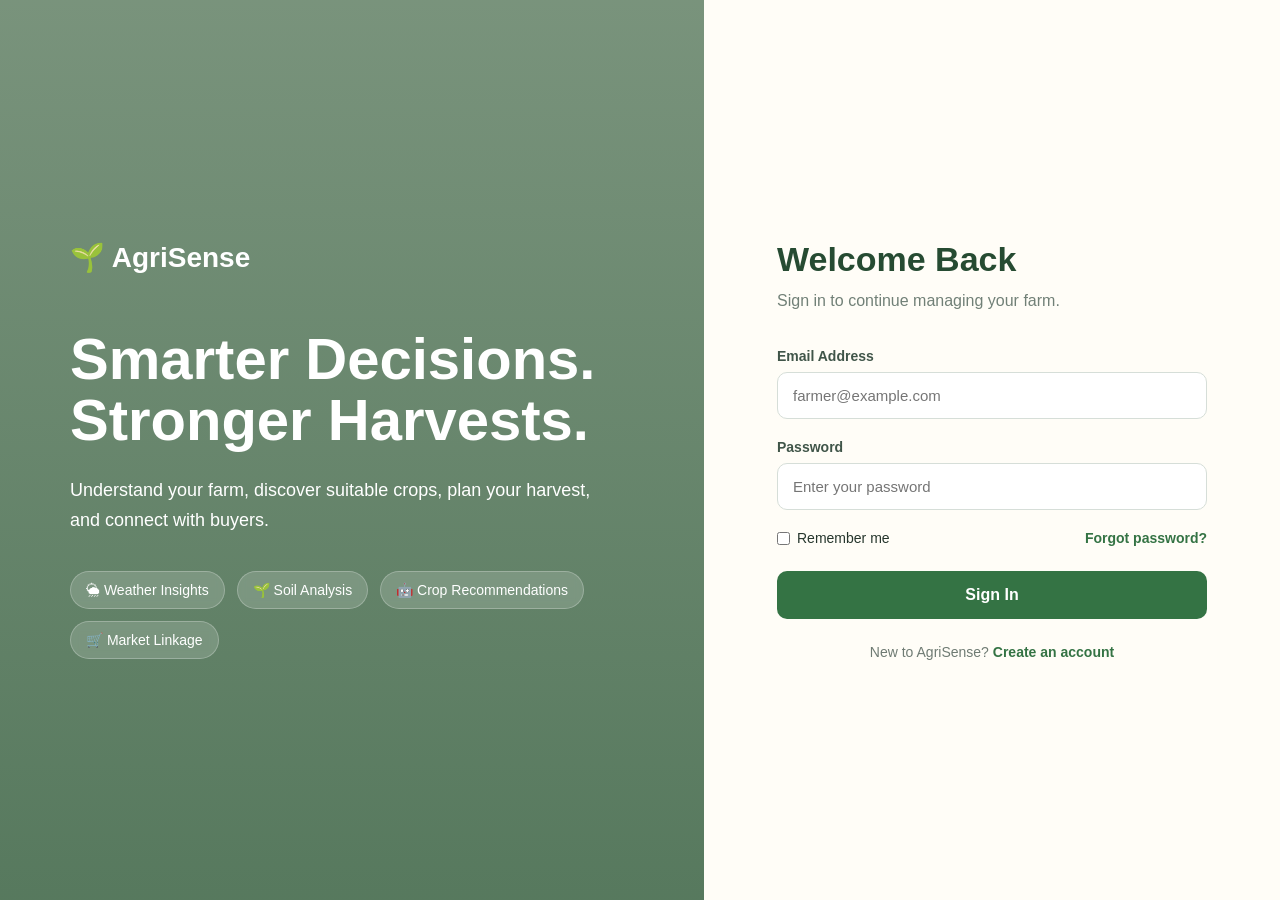
==== frontend/index.html @ 755b578f "setup the frontend and created login and register pages" ====
<!DOCTYPE html>
<html lang="en">
<head>
    <meta charset="UTF-8">
    <meta name="viewport" content="width=device-width, initial-scale=1.0">
    <title>AgriSense | Login</title>
    <link rel="stylesheet" href="css/styles.css">
</head>
<body>

    <div class="auth-page">

        <div class="brand-panel">
            <div class="overlay"></div>

            <div class="brand-content">
                <div class="logo">🌱 AgriSense</div>

                <h1>Smarter Decisions.<br>Stronger Harvests.</h1>

                <p>
                    Understand your farm, discover suitable crops,
                    plan your harvest, and connect with buyers.
                </p>

                <div class="feature-tags">
                    <span>🌦 Weather Insights</span>
                    <span>🌱 Soil Analysis</span>
                    <span>🤖 Crop Recommendations</span>
                    <span>🛒 Market Linkage</span>
                </div>
            </div>
        </div>

        <div class="form-panel">

            <div class="form-container">

                <div class="mobile-logo">
                    🌱 AgriSense
                </div>

                <h2>Welcome Back</h2>

                <p class="subtitle">
                    Sign in to continue managing your farm.
                </p>

                <form id="loginForm">

                    <div class="form-group">
                        <label for="email">Email Address</label>

                        <input
                            type="email"
                            id="email"
                            placeholder="farmer@example.com"
                            required
                        >
                    </div>

                    <div class="form-group">
                        <label for="password">Password</label>

                        <input
                            type="password"
                            id="password"
                            placeholder="Enter your password"
                            required
                        >
                    </div>

                    <div class="form-options">
                        <label class="remember">
                            <input type="checkbox">
                            Remember me
                        </label>

                        <a href="#">Forgot password?</a>
                    </div>

                    <button type="submit" class="primary-btn">
                        Sign In
                    </button>

                </form>

                <p class="switch-text">
                    New to AgriSense?
                    <a href="register.html">Create an account</a>
                </p>

            </div>
        </div>

    </div>

    <script src="js/auth.js"></script>
</body>
</html>
---- frontend/css/styles.css ----
* {
    margin: 0;
    padding: 0;
    box-sizing: border-box;
}

body {
    font-family: Arial, Helvetica, sans-serif;
    background: #f4f1e8;
    color: #26362d;
}

.auth-page {
    min-height: 100vh;
    display: grid;
    grid-template-columns: 1.1fr 0.9fr;
}

/* LEFT AGRICULTURE PANEL */

.brand-panel {
    position: relative;
    background:
        linear-gradient(
            rgba(20, 70, 35, 0.55),
            rgba(20, 70, 35, 0.7)
        ),
        url("https://images.unsplash.com/photo-1500651230702-0e2d8a49d4ad?auto=format&fit=crop&w=1600&q=80");

    background-size: cover;
    background-position: center;
    min-height: 100vh;
    display: flex;
    align-items: center;
    padding: 70px;
}

.brand-content {
    position: relative;
    z-index: 2;
    max-width: 620px;
    color: white;
}

.logo {
    font-size: 28px;
    font-weight: 700;
    margin-bottom: 55px;
}

.brand-content h1 {
    font-size: 58px;
    line-height: 1.05;
    margin-bottom: 24px;
}

.brand-content p {
    font-size: 18px;
    line-height: 1.7;
    max-width: 540px;
    margin-bottom: 35px;
}

.feature-tags {
    display: flex;
    flex-wrap: wrap;
    gap: 12px;
}

.feature-tags span {
    background: rgba(255, 255, 255, 0.16);
    border: 1px solid rgba(255, 255, 255, 0.25);
    padding: 10px 15px;
    border-radius: 30px;
    backdrop-filter: blur(4px);
    font-size: 14px;
}

/* RIGHT FORM PANEL */

.form-panel {
    display: flex;
    align-items: center;
    justify-content: center;
    padding: 50px;
    background: #fffdf7;
}

.form-container {
    width: 100%;
    max-width: 430px;
}

.mobile-logo {
    display: none;
    font-size: 25px;
    font-weight: 700;
    margin-bottom: 35px;
    color: #2f6d3f;
}

.form-container h2 {
    font-size: 34px;
    margin-bottom: 10px;
    color: #264b32;
}

.subtitle {
    color: #718077;
    margin-bottom: 35px;
    line-height: 1.5;
}

.form-group {
    margin-bottom: 20px;
}

.form-group label {
    display: block;
    font-size: 14px;
    font-weight: 600;
    margin-bottom: 8px;
    color: #405549;
}

.form-group input,
.form-group select {
    width: 100%;
    padding: 14px 15px;
    border: 1px solid #d6ded8;
    border-radius: 10px;
    background: white;
    font-size: 15px;
    outline: none;
    transition: 0.2s;
}

.form-group input:focus,
.form-group select:focus {
    border-color: #4a8b57;
    box-shadow: 0 0 0 3px rgba(74, 139, 87, 0.12);
}

.form-options {
    display: flex;
    align-items: center;
    justify-content: space-between;
    margin-bottom: 25px;
    font-size: 14px;
}

.form-options a,
.switch-text a {
    color: #347344;
    text-decoration: none;
    font-weight: 600;
}

.remember {
    display: flex;
    gap: 7px;
    align-items: center;
}

.primary-btn {
    width: 100%;
    border: none;
    padding: 15px;
    border-radius: 10px;
    background: #347344;
    color: white;
    font-size: 16px;
    font-weight: 600;
    cursor: pointer;
    transition: 0.2s;
}

.primary-btn:hover {
    background: #285d36;
}

.switch-text {
    margin-top: 25px;
    text-align: center;
    color: #6f7b73;
    font-size: 14px;
}

/* RESPONSIVE */

@media (max-width: 900px) {

    .auth-page {
        grid-template-columns: 1fr;
    }

    .brand-panel {
        display: none;
    }

    .form-panel {
        min-height: 100vh;
        padding: 30px 22px;
    }

    .mobile-logo {
        display: block;
    }
}
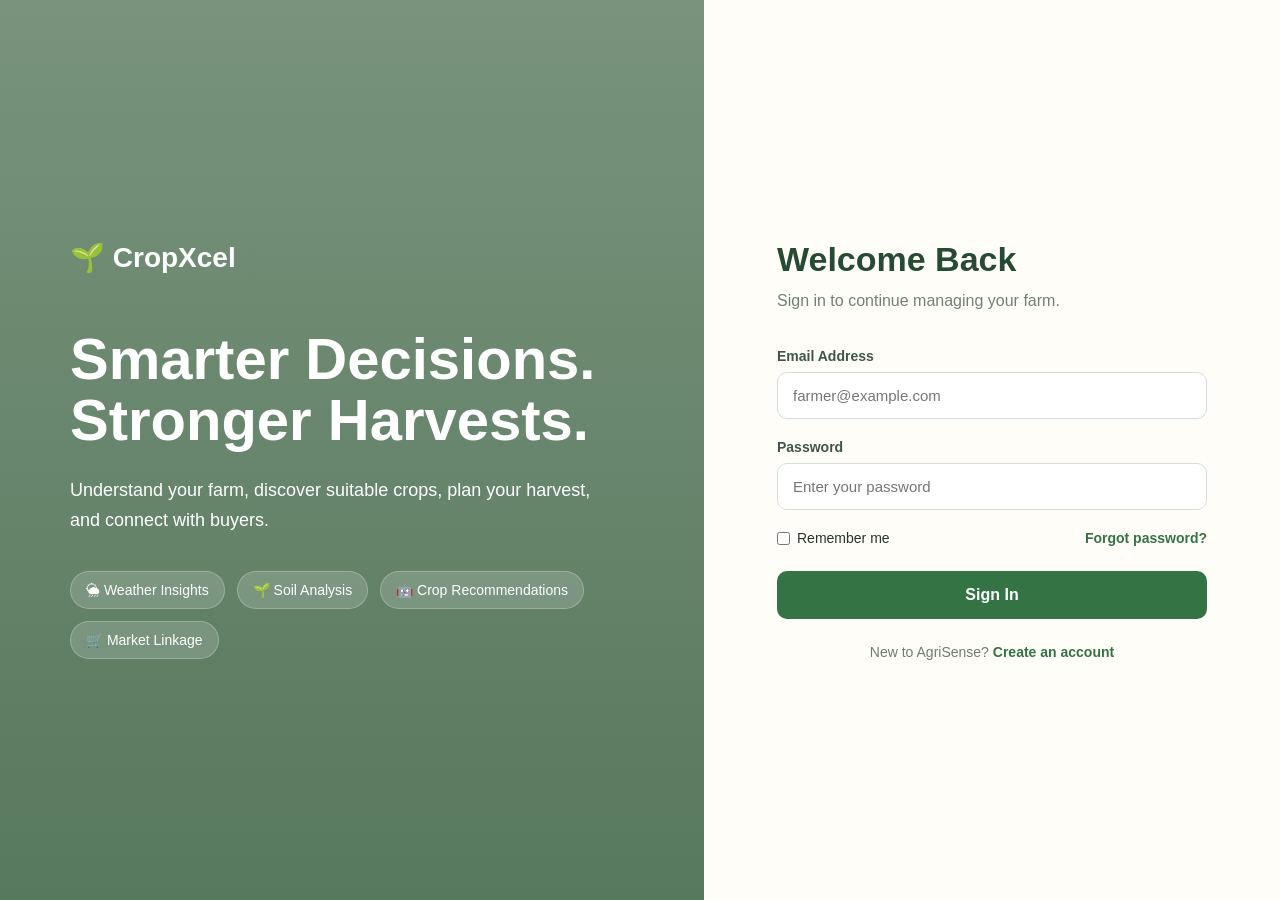
==== commit e8d85eed: "corrected the app name" ====
--- a/frontend/index.html
+++ b/frontend/index.html
@@ -3,7 +3,7 @@
 <head>
     <meta charset="UTF-8">
     <meta name="viewport" content="width=device-width, initial-scale=1.0">
-    <title>AgriSense | Login</title>
+    <title>CropXcel| Login</title>
     <link rel="stylesheet" href="css/styles.css">
 </head>
 <body>
@@ -14,7 +14,7 @@
             <div class="overlay"></div>
 
             <div class="brand-content">
-                <div class="logo">🌱 AgriSense</div>
+                <div class="logo">🌱 CropXcel</div>
 
                 <h1>Smarter Decisions.<br>Stronger Harvests.</h1>
 
@@ -37,7 +37,7 @@
             <div class="form-container">
 
                 <div class="mobile-logo">
-                    🌱 AgriSense
+                    🌱 CropXcel
                 </div>
 
                 <h2>Welcome Back</h2>
